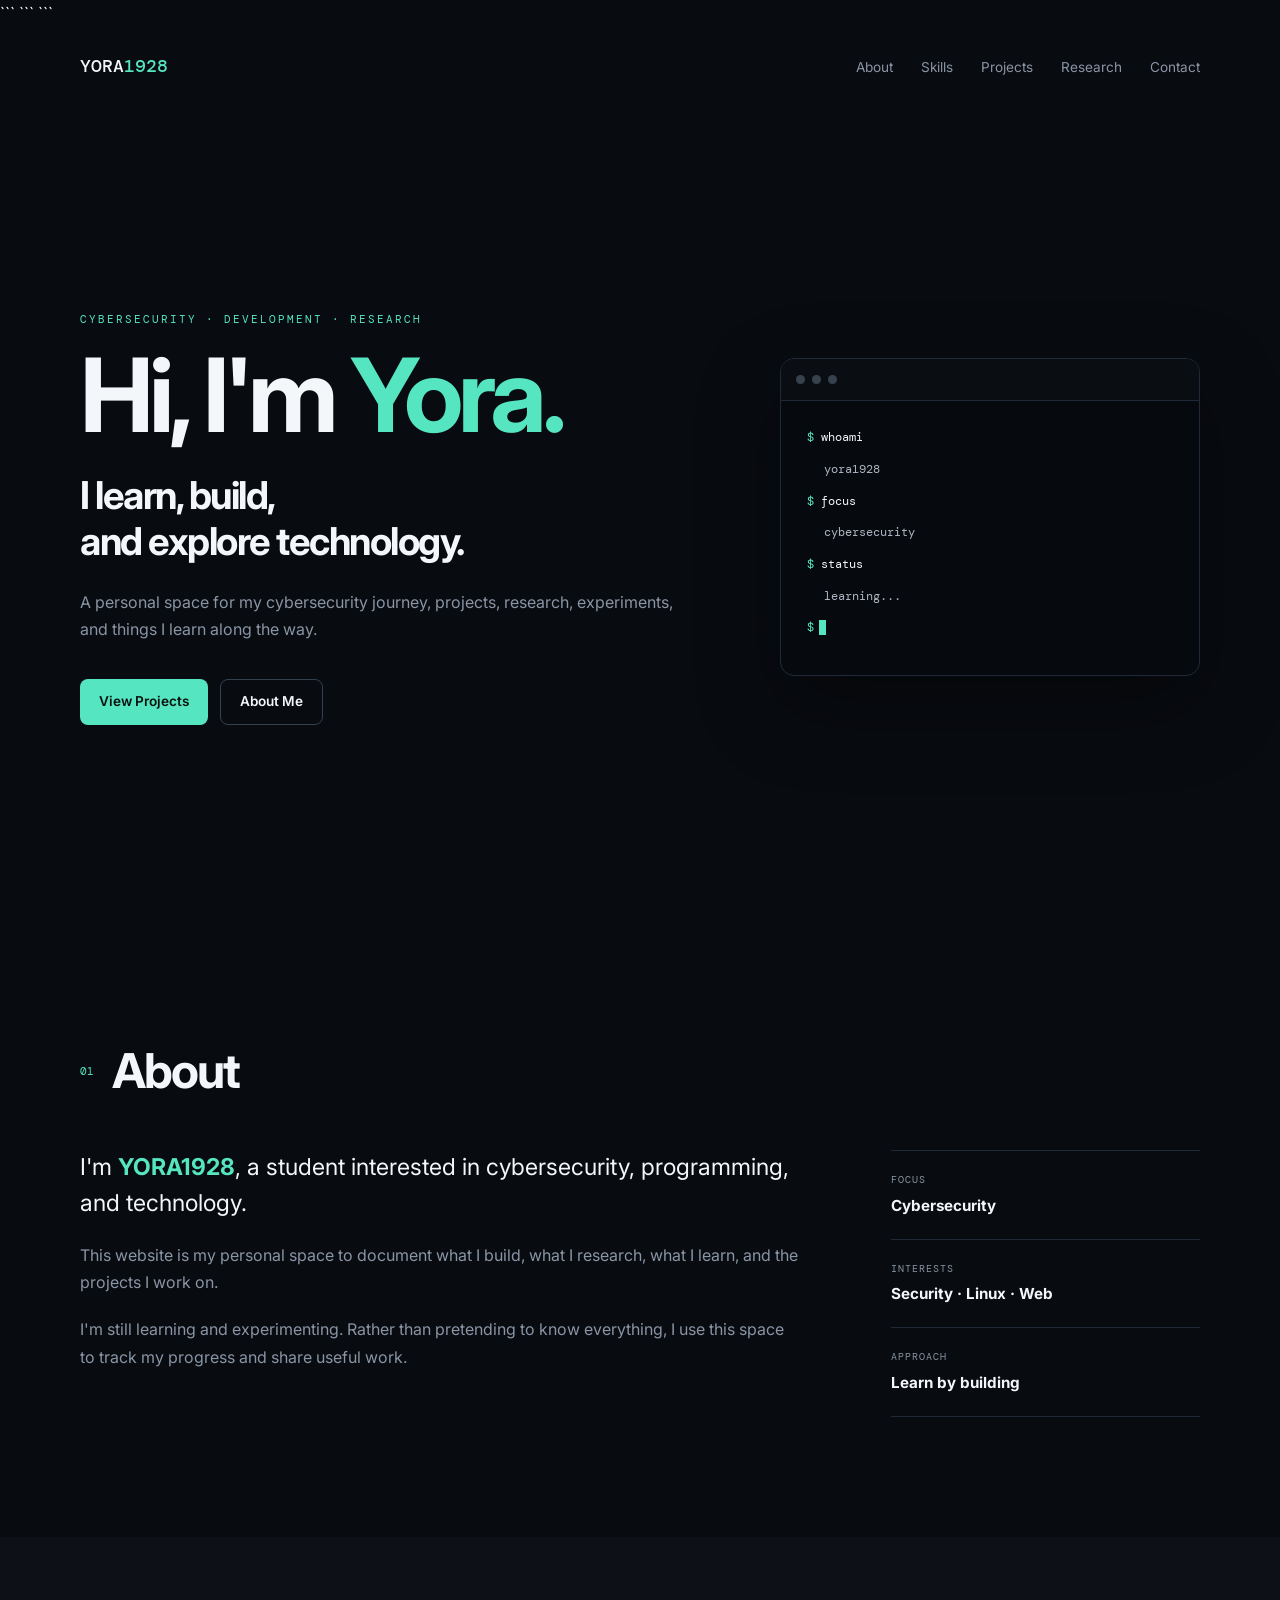
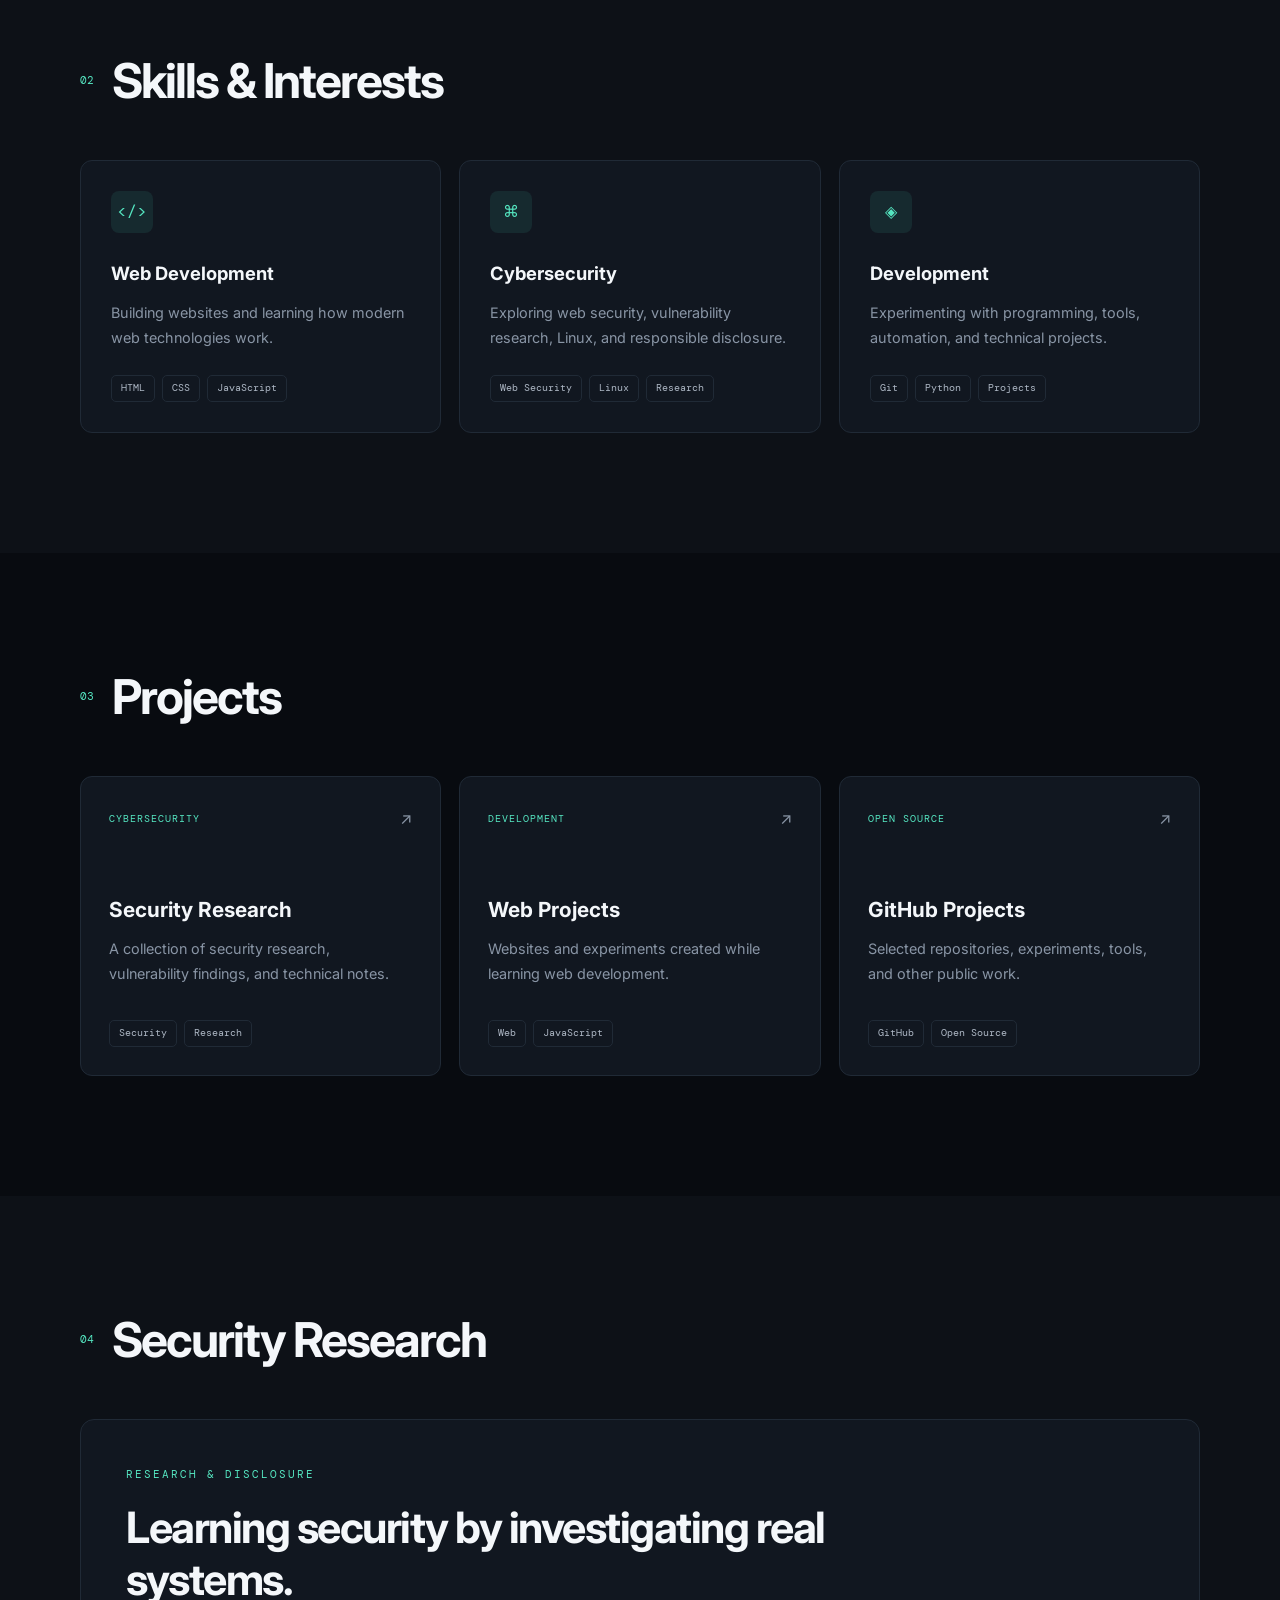
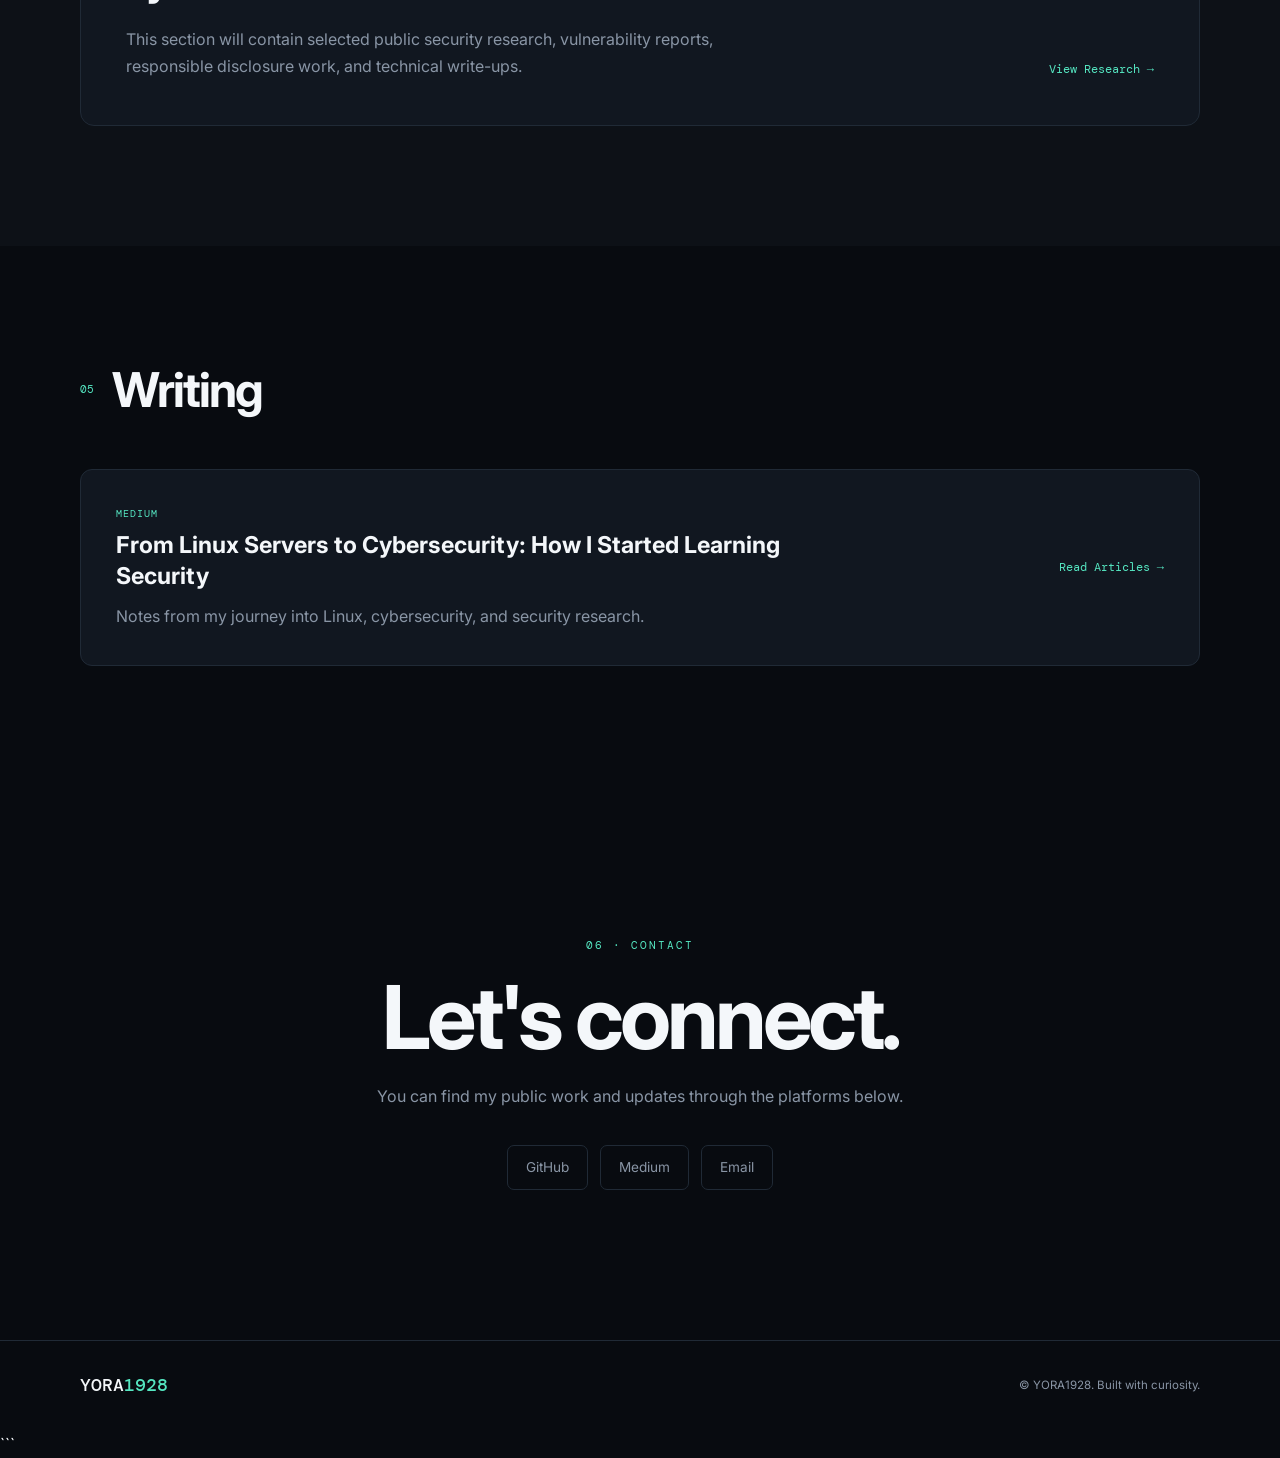
==== index.html @ 83d9b977 "Fix website CSS" ====
<!DOCTYPE html>

<html lang="en">
<head>
    <meta charset="UTF-8">
    <meta name="viewport" content="width=device-width, initial-scale=1.0">

```
<title>YORA1928 — Cybersecurity & Developer Portfolio</title>

<meta name="description" content="YORA1928 is a personal portfolio covering cybersecurity, security research, development, projects, and technical learning.">
<meta name="author" content="YORA1928">
<meta name="robots" content="index, follow">

<meta property="og:title" content="YORA1928 — Cybersecurity & Developer Portfolio">
<meta property="og:description" content="Cybersecurity, development, security research, and technical projects by YORA1928.">
<meta property="og:type" content="website">

<link rel="stylesheet" href="style.css">
```

</head>

<body>

```
<header class="navbar">
    <a href="#home" class="logo">YORA<span>1928</span></a>

    <nav class="nav-links">
        <a href="#about">About</a>
        <a href="#skills">Skills</a>
        <a href="#projects">Projects</a>
        <a href="#research">Research</a>
        <a href="#contact">Contact</a>
    </nav>

    <button class="menu-toggle" aria-label="Open navigation">
        ☰
    </button>
</header>

<main>

    <!-- HERO -->
    <section id="home" class="hero">
        <div class="hero-content">

            <p class="eyebrow">
                CYBERSECURITY · DEVELOPMENT · RESEARCH
            </p>

            <h1>
                Hi, I'm <span>Yora.</span>
            </h1>

            <h2>
                I learn, build,<br>
                and explore technology.
            </h2>

            <p class="hero-description">
                A personal space for my cybersecurity journey,
                projects, research, experiments, and things I learn
                along the way.
            </p>

            <div class="hero-buttons">
                <a href="#projects" class="btn btn-primary">
                    View Projects
                </a>

                <a href="#about" class="btn btn-secondary">
                    About Me
                </a>
            </div>

        </div>

        <div class="hero-card">
            <div class="terminal">

                <div class="terminal-top">
                    <span></span>
                    <span></span>
                    <span></span>
                </div>

                <div class="terminal-body">
                    <p><span class="terminal-green">$</span> whoami</p>
                    <p class="terminal-output">yora1928</p>

                    <p><span class="terminal-green">$</span> focus</p>
                    <p class="terminal-output">
                        cybersecurity
                    </p>

                    <p><span class="terminal-green">$</span> status</p>
                    <p class="terminal-output">
                        learning...
                    </p>

                    <p class="cursor-line">
                        <span class="terminal-green">$</span>
                        <span class="cursor"></span>
                    </p>
                </div>

            </div>
        </div>
    </section>


    <!-- ABOUT -->
    <section id="about" class="section">
        <div class="section-heading">
            <p class="section-number">01</p>
            <h2>About</h2>
        </div>

        <div class="about-grid">

            <div class="about-main">
                <p class="large-text">
                    I'm <strong>YORA1928</strong>, a student interested
                    in cybersecurity, programming, and technology.
                </p>

                <p>
                    This website is my personal space to document
                    what I build, what I research, what I learn,
                    and the projects I work on.
                </p>

                <p>
                    I'm still learning and experimenting. Rather than
                    pretending to know everything, I use this space
                    to track my progress and share useful work.
                </p>
            </div>

            <div class="about-facts">
                <div class="fact">
                    <span>Focus</span>
                    <strong>Cybersecurity</strong>
                </div>

                <div class="fact">
                    <span>Interests</span>
                    <strong>Security · Linux · Web</strong>
                </div>

                <div class="fact">
                    <span>Approach</span>
                    <strong>Learn by building</strong>
                </div>
            </div>

        </div>
    </section>


    <!-- SKILLS -->
    <section id="skills" class="section section-alt">
        <div class="section-heading">
            <p class="section-number">02</p>
            <h2>Skills & Interests</h2>
        </div>

        <div class="skills-grid">

            <article class="skill-card">
                <span class="skill-icon">&lt;/&gt;</span>
                <h3>Web Development</h3>
                <p>
                    Building websites and learning how modern
                    web technologies work.
                </p>
                <div class="tags">
                    <span>HTML</span>
                    <span>CSS</span>
                    <span>JavaScript</span>
                </div>
            </article>

            <article class="skill-card">
                <span class="skill-icon">⌘</span>
                <h3>Cybersecurity</h3>
                <p>
                    Exploring web security, vulnerability research,
                    Linux, and responsible disclosure.
                </p>
                <div class="tags">
                    <span>Web Security</span>
                    <span>Linux</span>
                    <span>Research</span>
                </div>
            </article>

            <article class="skill-card">
                <span class="skill-icon">◈</span>
                <h3>Development</h3>
                <p>
                    Experimenting with programming, tools,
                    automation, and technical projects.
                </p>
                <div class="tags">
                    <span>Git</span>
                    <span>Python</span>
                    <span>Projects</span>
                </div>
            </article>

        </div>
    </section>


    <!-- PROJECTS -->
    <section id="projects" class="section">
        <div class="section-heading">
            <p class="section-number">03</p>
            <h2>Projects</h2>
        </div>

        <div class="projects-grid">

            <article class="project-card">
                <div class="project-top">
                    <span class="project-type">CYBERSECURITY</span>
                    <span class="project-arrow">↗</span>
                </div>

                <h3>Security Research</h3>

                <p>
                    A collection of security research,
                    vulnerability findings, and technical notes.
                </p>

                <div class="tags">
                    <span>Security</span>
                    <span>Research</span>
                </div>
            </article>


            <article class="project-card">
                <div class="project-top">
                    <span class="project-type">DEVELOPMENT</span>
                    <span class="project-arrow">↗</span>
                </div>

                <h3>Web Projects</h3>

                <p>
                    Websites and experiments created while
                    learning web development.
                </p>

                <div class="tags">
                    <span>Web</span>
                    <span>JavaScript</span>
                </div>
            </article>


            <article class="project-card">
                <div class="project-top">
                    <span class="project-type">OPEN SOURCE</span>
                    <span class="project-arrow">↗</span>
                </div>

                <h3>GitHub Projects</h3>

                <p>
                    Selected repositories, experiments,
                    tools, and other public work.
                </p>

                <div class="tags">
                    <span>GitHub</span>
                    <span>Open Source</span>
                </div>
            </article>

        </div>
    </section>


    <!-- RESEARCH -->
    <section id="research" class="section section-alt">
        <div class="section-heading">
            <p class="section-number">04</p>
            <h2>Security Research</h2>
        </div>

        <div class="research-box">

            <div>
                <p class="eyebrow">RESEARCH & DISCLOSURE</p>

                <h3>
                    Learning security by
                    investigating real systems.
                </h3>

                <p>
                    This section will contain selected public
                    security research, vulnerability reports,
                    responsible disclosure work, and technical
                    write-ups.
                </p>
            </div>

            <a href="#" class="text-link">
                View Research →
            </a>

        </div>
    </section>


    <!-- ARTICLES -->
    <section class="section">
        <div class="section-heading">
            <p class="section-number">05</p>
            <h2>Writing</h2>
        </div>

        <div class="article-card">

            <div>
                <p class="article-label">MEDIUM</p>

                <h3>
                    From Linux Servers to Cybersecurity:
                    How I Started Learning Security
                </h3>

                <p>
                    Notes from my journey into Linux,
                    cybersecurity, and security research.
                </p>
            </div>

            <a
                href="https://yora1928.medium.com/"
                target="_blank"
                rel="noopener noreferrer"
                class="text-link">
                Read Articles →
            </a>

        </div>
    </section>


    <!-- CONTACT -->
    <section id="contact" class="section contact-section">

        <p class="eyebrow">06 · CONTACT</p>

        <h2>
            Let's connect.
        </h2>

        <p>
            You can find my public work and updates
            through the platforms below.
        </p>

        <div class="contact-links">

            <a href="https://github.com/yora1928"
               target="_blank"
               rel="noopener noreferrer">
                GitHub
            </a>

            <a href="https://yora1928.medium.com/"
               target="_blank"
               rel="noopener noreferrer">
                Medium
            </a>

            <a href="mailto:hello@yora1928.my.id">
                Email
            </a>

        </div>

    </section>

</main>


<footer>
    <div class="footer-inner">

        <span class="logo">
            YORA<span>1928</span>
        </span>

        <p>
            © <span id="year"></span> YORA1928.
            Built with curiosity.
        </p>

    </div>
</footer>


<script src="script.js"></script>
```

</body>
</html>
---- style.css ----
@import url("https://fonts.googleapis.com/css2?family=DM+Mono:wght@400;500&family=Inter:wght@400;500;600;700;800&display=swap");

:root {
  --bg: #080b10;
  --bg-2: #0d1117;
  --card: #111720;
  --card-hover: #151d27;
  --border: #202a36;
  --border-light: #334150;
  --text: #f4f7fa;
  --muted: #8995a5;
  --accent: #55e6c1;
  --accent-dark: #07120f;
  --max-width: 1120px;
}

* {
  margin: 0;
  padding: 0;
  box-sizing: border-box;
}

html {
  scroll-behavior: smooth;
}

body {
  min-height: 100vh;
  background: var(--bg);
  color: var(--text);
  font-family: "Inter", Arial, sans-serif;
  line-height: 1.7;
  overflow-x: hidden;
}

a {
  color: inherit;
  text-decoration: none;
}

button {
  font: inherit;
}

::selection {
  background: var(--accent);
  color: var(--accent-dark);
}

/* NAVBAR */
.navbar {
  width: min(var(--max-width), calc(100% - 40px));
  height: 80px;
  margin: 0 auto;
  display: flex;
  align-items: center;
  justify-content: space-between;
  position: relative;
  z-index: 100;
}

.logo {
  font-family: "DM Mono", monospace;
  font-size: 1.1rem;
  font-weight: 500;
}

.logo span {
  color: var(--accent);
}

.nav-links {
  display: flex;
  align-items: center;
  gap: 28px;
}

.nav-links a {
  color: var(--muted);
  font-size: 0.85rem;
  transition: color 0.2s ease;
}

.nav-links a:hover {
  color: var(--text);
}

.menu-toggle {
  display: none;
  padding: 8px 11px;
  border: 1px solid var(--border);
  border-radius: 8px;
  background: transparent;
  color: var(--text);
  cursor: pointer;
}

/* HERO */
.hero {
  width: min(var(--max-width), calc(100% - 40px));
  min-height: calc(100vh - 80px);
  margin: 0 auto;
  display: grid;
  grid-template-columns: minmax(0, 1.2fr) minmax(320px, 0.8fr);
  gap: 70px;
  align-items: center;
}

.hero-content {
  padding: 80px 0;
}

.eyebrow {
  margin-bottom: 18px;
  color: var(--accent);
  font-family: "DM Mono", monospace;
  font-size: 0.7rem;
  letter-spacing: 2px;
}

.hero h1 {
  font-size: clamp(3.5rem, 8vw, 6.5rem);
  line-height: 0.95;
  letter-spacing: -5px;
}

.hero h1 span {
  color: var(--accent);
}

.hero h2 {
  margin-top: 28px;
  font-size: clamp(1.7rem, 3vw, 2.6rem);
  line-height: 1.2;
  letter-spacing: -1.5px;
}

.hero-description {
  max-width: 600px;
  margin-top: 25px;
  color: var(--muted);
  font-size: 1rem;
}

.hero-buttons {
  display: flex;
  flex-wrap: wrap;
  gap: 12px;
  margin-top: 35px;
}

.btn {
  min-height: 46px;
  padding: 0 19px;
  display: inline-flex;
  align-items: center;
  justify-content: center;
  border-radius: 8px;
  font-size: 0.85rem;
  font-weight: 600;
  transition: transform 0.2s ease, border-color 0.2s ease, background 0.2s ease;
}

.btn:hover {
  transform: translateY(-2px);
}

.btn-primary {
  background: var(--accent);
  color: var(--accent-dark);
}

.btn-primary:hover {
  background: #73edcf;
}

.btn-secondary {
  border: 1px solid var(--border-light);
  color: var(--text);
}

.btn-secondary:hover {
  border-color: var(--accent);
}

/* TERMINAL */
.terminal {
  width: 100%;
  background: #06090d;
  border: 1px solid var(--border);
  border-radius: 14px;
  overflow: hidden;
  box-shadow: 0 30px 80px rgba(0, 0, 0, 0.35);
}

.terminal-top {
  height: 42px;
  padding: 0 15px;
  display: flex;
  align-items: center;
  gap: 7px;
  border-bottom: 1px solid var(--border);
  background: #0a0e13;
}

.terminal-top span {
  width: 9px;
  height: 9px;
  border-radius: 50%;
  background: #37414d;
}

.terminal-body {
  padding: 26px;
  font-family: "DM Mono", monospace;
  font-size: 0.76rem;
}

.terminal-body p {
  margin-bottom: 11px;
}

.terminal-green {
  color: var(--accent);
}

.terminal-output {
  margin-left: 17px;
  color: #aeb8c5;
}

.cursor-line {
  display: flex;
  align-items: center;
}

.cursor {
  width: 7px;
  height: 15px;
  margin-left: 5px;
  display: inline-block;
  background: var(--accent);
  animation: blink 1s steps(1) infinite;
}

@keyframes blink {
  50% {
    opacity: 0;
  }
}

/* SECTIONS */
.section {
  width: min(var(--max-width), calc(100% - 40px));
  margin: 0 auto;
  padding: 120px 0;
}

.section-alt {
  width: 100%;
  padding-left: max(20px, calc((100% - var(--max-width)) / 2));
  padding-right: max(20px, calc((100% - var(--max-width)) / 2));
  background: var(--bg-2);
}

.section-heading {
  display: flex;
  align-items: center;
  gap: 18px;
  margin-bottom: 55px;
}

.section-number {
  color: var(--accent);
  font-family: "DM Mono", monospace;
  font-size: 0.7rem;
}

.section-heading h2 {
  font-size: clamp(2rem, 4vw, 3rem);
  line-height: 1;
  letter-spacing: -2px;
}

/* ABOUT */
.about-grid {
  display: grid;
  grid-template-columns: minmax(0, 1.4fr) minmax(260px, 0.6fr);
  gap: 90px;
}

.about-main {
  max-width: 720px;
}

.about-main p {
  margin-bottom: 20px;
  color: var(--muted);
}

.about-main .large-text {
  color: var(--text);
  font-size: 1.45rem;
  line-height: 1.55;
}

.about-main strong {
  color: var(--accent);
}

.about-facts {
  border-top: 1px solid var(--border);
}

.fact {
  padding: 20px 0;
  display: flex;
  flex-direction: column;
  border-bottom: 1px solid var(--border);
}

.fact span {
  color: var(--muted);
  font-family: "DM Mono", monospace;
  font-size: 0.65rem;
  text-transform: uppercase;
  letter-spacing: 1px;
}

.fact strong {
  margin-top: 4px;
  font-size: 0.95rem;
}

/* SKILLS */
.skills-grid,
.projects-grid {
  display: grid;
  grid-template-columns: repeat(3, minmax(0, 1fr));
  gap: 18px;
}

.skill-card,
.project-card {
  background: var(--card);
  border: 1px solid var(--border);
  border-radius: 12px;
  transition: transform 0.25s ease, border-color 0.25s ease, background 0.25s ease;
}

.skill-card {
  padding: 30px;
}

.skill-card:hover,
.project-card:hover {
  transform: translateY(-5px);
  background: var(--card-hover);
  border-color: var(--border-light);
}

.skill-icon {
  width: 42px;
  height: 42px;
  margin-bottom: 25px;
  display: inline-flex;
  align-items: center;
  justify-content: center;
  border-radius: 8px;
  background: rgba(85, 230, 193, 0.09);
  color: var(--accent);
  font-family: "DM Mono", monospace;
}

.skill-card h3 {
  font-size: 1.15rem;
}

.skill-card p {
  margin: 12px 0 25px;
  color: var(--muted);
  font-size: 0.9rem;
}

/* TAGS */
.tags {
  display: flex;
  flex-wrap: wrap;
  gap: 7px;
}

.tags span {
  padding: 4px 9px;
  border: 1px solid var(--border);
  border-radius: 5px;
  color: #aeb8c5;
  font-family: "DM Mono", monospace;
  font-size: 0.62rem;
}

/* PROJECTS */
.project-card {
  min-height: 300px;
  padding: 28px;
  display: flex;
  flex-direction: column;
}

.project-top {
  display: flex;
  align-items: center;
  justify-content: space-between;
  margin-bottom: 60px;
}

.project-type {
  color: var(--accent);
  font-family: "DM Mono", monospace;
  font-size: 0.63rem;
  letter-spacing: 1px;
}

.project-arrow {
  color: var(--muted);
}

.project-card h3 {
  font-size: 1.3rem;
}

.project-card p {
  flex: 1;
  margin: 10px 0 25px;
  color: var(--muted);
  font-size: 0.9rem;
}

/* RESEARCH */
.research-box {
  padding: 45px;
  display: grid;
  grid-template-columns: minmax(0, 1fr) auto;
  gap: 50px;
  align-items: end;
  background: var(--card);
  border: 1px solid var(--border);
  border-radius: 14px;
}

.research-box h3 {
  max-width: 700px;
  font-size: clamp(1.7rem, 4vw, 2.7rem);
  line-height: 1.2;
  letter-spacing: -1.5px;
}

.research-box p:not(.eyebrow) {
  max-width: 650px;
  margin-top: 20px;
  color: var(--muted);
}

/* ARTICLE */
.article-card {
  padding: 35px;
  display: grid;
  grid-template-columns: minmax(0, 1fr) auto;
  gap: 40px;
  align-items: center;
  background: var(--card);
  border: 1px solid var(--border);
  border-radius: 12px;
}

.article-label {
  color: var(--accent);
  font-family: "DM Mono", monospace;
  font-size: 0.63rem;
  letter-spacing: 1px;
}

.article-card h3 {
  max-width: 750px;
  margin-top: 8px;
  font-size: 1.45rem;
  line-height: 1.35;
}

.article-card p:not(.article-label) {
  max-width: 700px;
  margin-top: 10px;
  color: var(--muted);
}

/* LINKS */
.text-link {
  color: var(--accent);
  font-family: "DM Mono", monospace;
  font-size: 0.76rem;
  white-space: nowrap;
}

.text-link:hover {
  opacity: 0.7;
}

/* CONTACT */
.contact-section {
  padding-top: 150px;
  padding-bottom: 150px;
  text-align: center;
}

.contact-section h2 {
  font-size: clamp(2.8rem, 7vw, 5.5rem);
  line-height: 1;
  letter-spacing: -4px;
}

.contact-section > p:not(.eyebrow) {
  max-width: 560px;
  margin: 22px auto 35px;
  color: var(--muted);
}

.contact-links {
  display: flex;
  justify-content: center;
  flex-wrap: wrap;
  gap: 12px;
}

.contact-links a {
  padding: 10px 18px;
  border: 1px solid var(--border);
  border-radius: 7px;
  color: var(--muted);
  font-size: 0.85rem;
  transition: color 0.2s ease, border-color 0.2s ease, transform 0.2s ease;
}

.contact-links a:hover {
  color: var(--accent);
  border-color: var(--accent);
  transform: translateY(-2px);
}

/* FOOTER */
footer {
  border-top: 1px solid var(--border);
}

.footer-inner {
  width: min(var(--max-width), calc(100% - 40px));
  min-height: 90px;
  margin: 0 auto;
  display: flex;
  align-items: center;
  justify-content: space-between;
  gap: 20px;
}

.footer-inner p {
  color: var(--muted);
  font-size: 0.72rem;
}

/* ANIMATION */
.reveal {
  opacity: 0;
  transform: translateY(20px);
  transition: opacity 0.7s ease, transform 0.7s ease;
}

.reveal.visible {
  opacity: 1;
  transform: translateY(0);
}

/* TABLET */
@media (max-width: 900px) {
  .hero {
    grid-template-columns: 1fr;
    gap: 30px;
    padding-bottom: 100px;
  }

  .hero-content {
    padding-top: 70px;
    padding-bottom: 20px;
  }

  .hero-card {
    max-width: 650px;
  }

  .about-grid {
    grid-template-columns: 1fr;
    gap: 50px;
  }

  .skills-grid,
  .projects-grid {
    grid-template-columns: 1fr;
  }

  .research-box,
  .article-card {
    grid-template-columns: 1fr;
    gap: 30px;
  }
}

/* MOBILE */
@media (max-width: 700px) {
  .navbar {
    width: calc(100% - 30px);
  }

  .menu-toggle {
    display: block;
  }

  .nav-links {
    display: none;
    position: absolute;
    top: 70px;
    right: 0;
    width: 220px;
    padding: 10px;
    flex-direction: column;
    align-items: stretch;
    gap: 0;
    background: var(--card);
    border: 1px solid var(--border);
    border-radius: 10px;
    box-shadow: 0 20px 50px rgba(0, 0, 0, 0.35);
  }

  .nav-links.active {
    display: flex;
  }

  .nav-links a {
    padding: 12px;
    border-radius: 6px;
  }

  .nav-links a:hover {
    background: var(--bg-2);
  }
}

/* SMALL MOBILE */
@media (max-width: 550px) {
  .hero,
  .section {
    width: calc(100% - 30px);
  }

  .section-alt {
    padding-left: 15px;
    padding-right: 15px;
  }

  .hero {
    min-height: auto;
  }

  .hero h1 {
    font-size: clamp(3.2rem, 18vw, 5rem);
    letter-spacing: -3px;
  }

  .hero h2 {
    font-size: 1.6rem;
  }

  .hero-buttons {
    flex-direction: column;
  }

  .btn {
    width: 100%;
  }

  .section {
    padding: 85px 0;
  }

  .section-heading {
    margin-bottom: 38px;
  }

  .research-box,
  .article-card,
  .skill-card,
  .project-card {
    padding: 24px;
  }

  .project-top {
    margin-bottom: 45px;
  }

  .terminal-body {
    padding: 20px;
    font-size: 0.68rem;
  }

  .contact-section {
    padding-top: 100px;
    padding-bottom: 100px;
  }

  .contact-section h2 {
    letter-spacing: -3px;
  }

  .footer-inner {
    width: calc(100% - 30px);
    min-height: auto;
    padding: 25px 0;
    flex-direction: column;
    align-items: flex-start;
  }
}

/* ACCESSIBILITY */
@media (prefers-reduced-motion: reduce) {
  html {
    scroll-behavior: auto;
  }

  *,
  *::before,
  *::after {
    animation-duration: 0.01ms !important;
    animation-iteration-count: 1 !important;
    transition-duration: 0.01ms !important;
  }

  .reveal {
    opacity: 1;
    transform: none;
  }
}
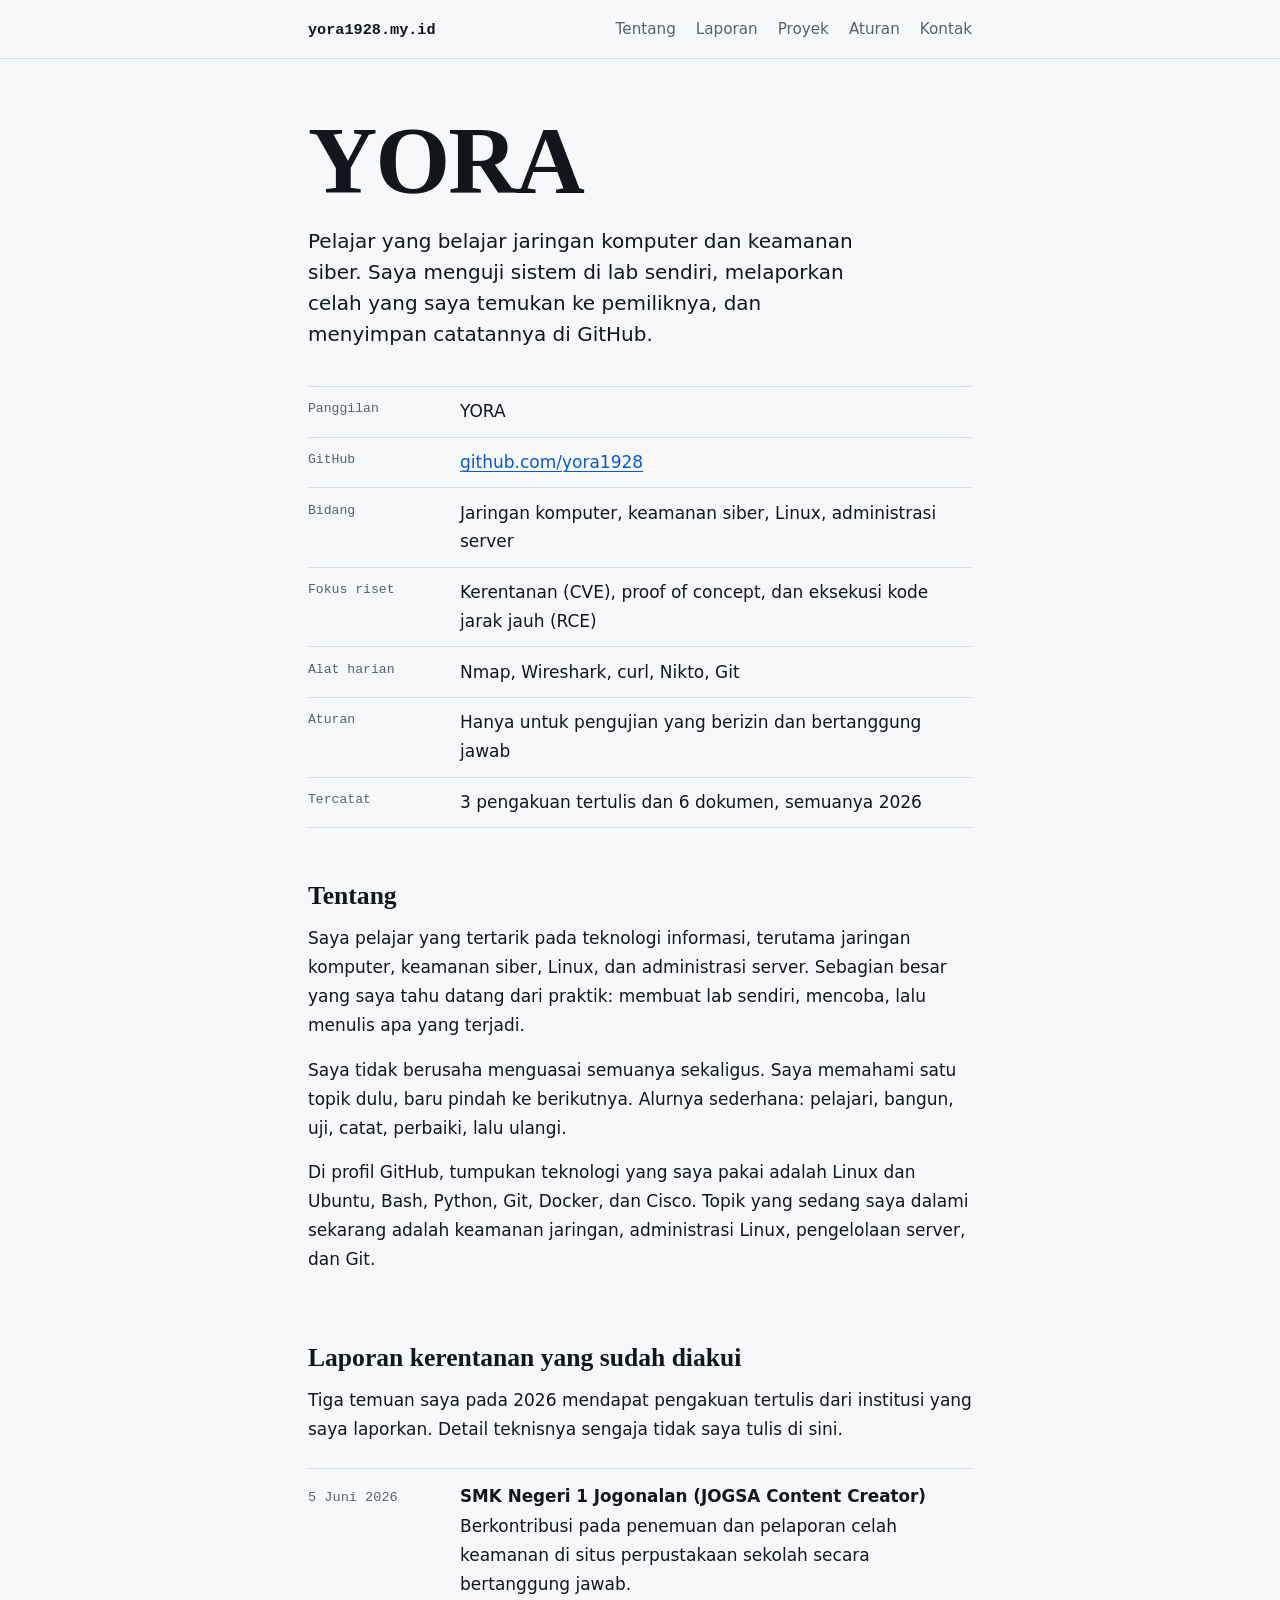
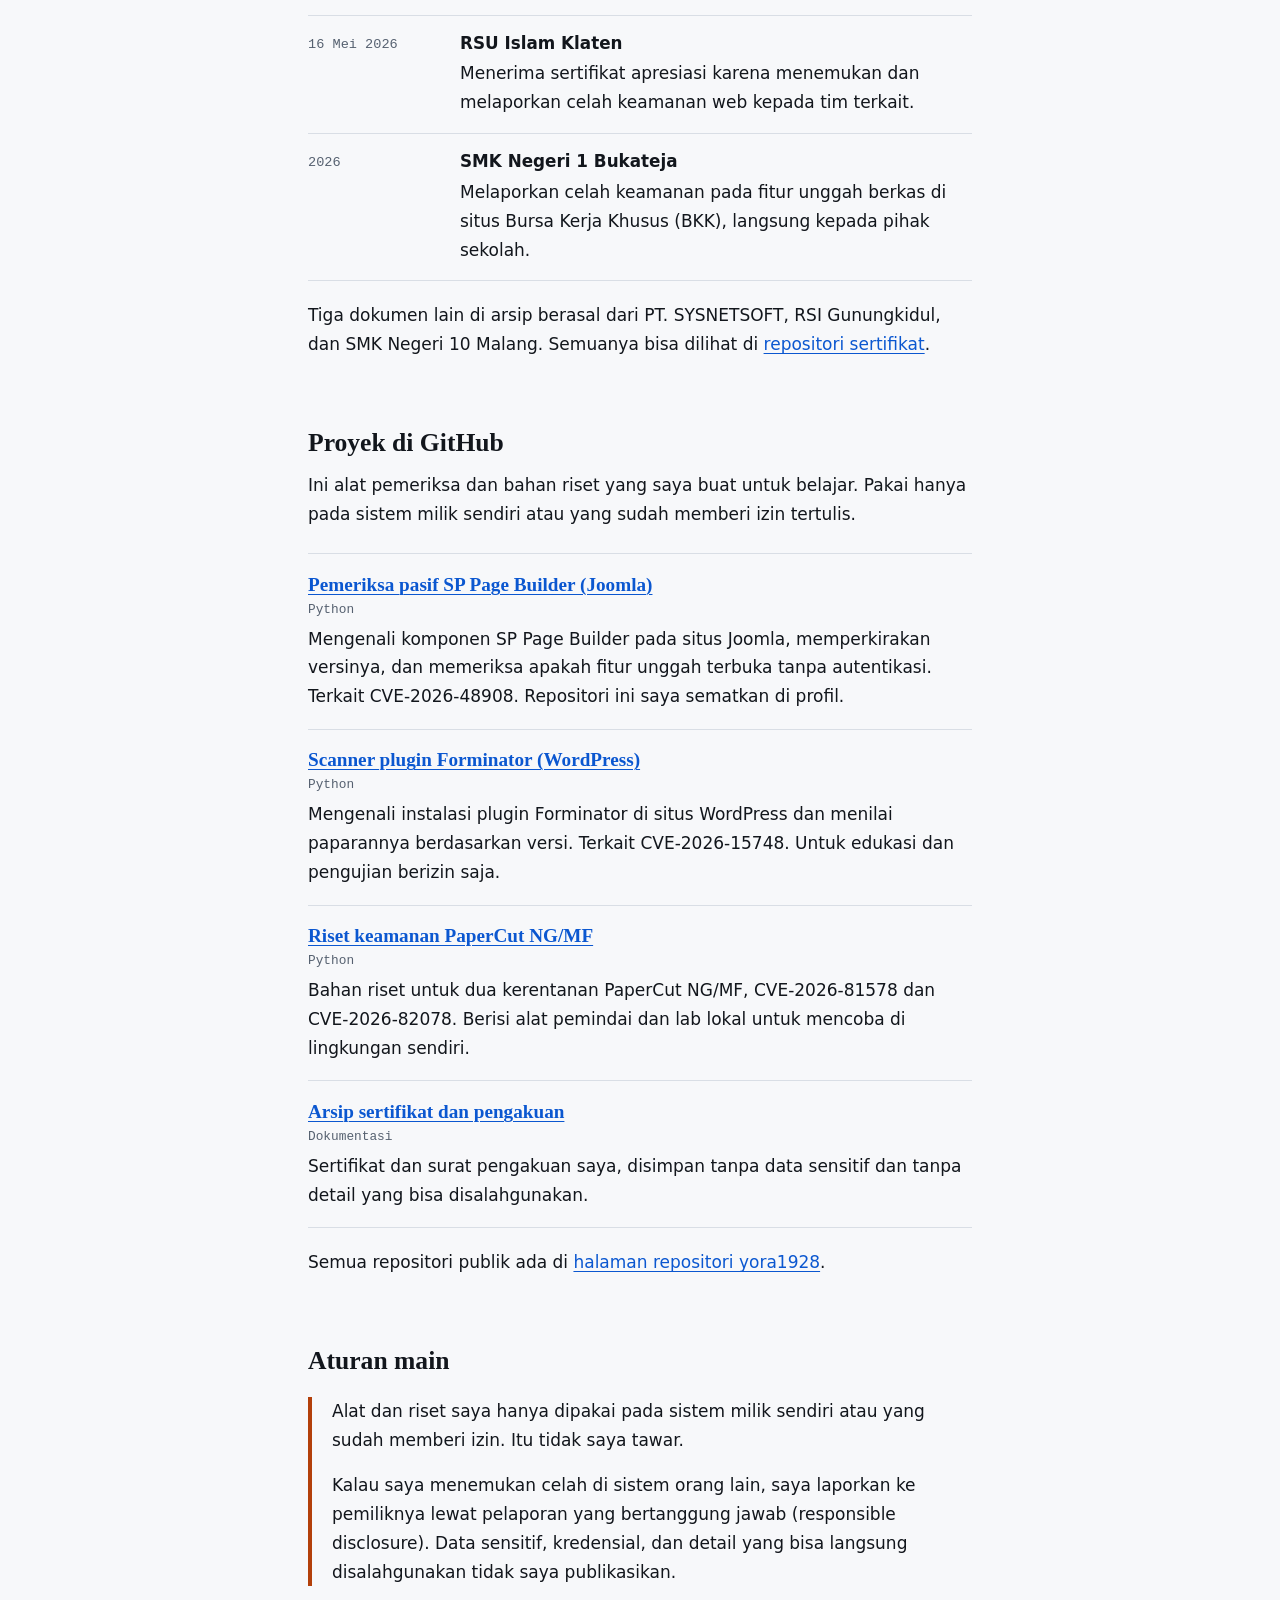
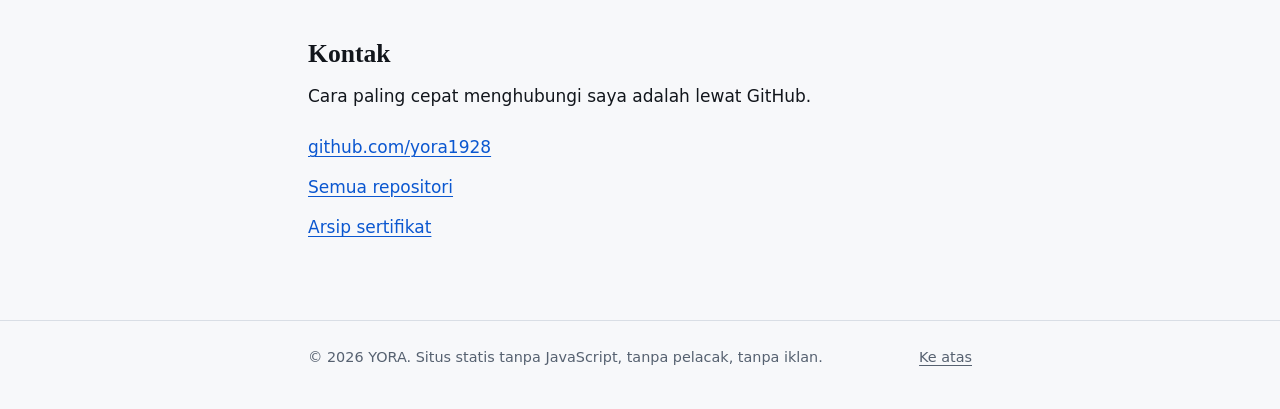
==== commit 07785eda: "Add files via upload" ====
--- a/index.html
+++ b/index.html
@@ -1,417 +1,234 @@
-<!DOCTYPE html>
-
-<html lang="en">
+<!doctype html>
+<html lang="id">
 <head>
-    <meta charset="UTF-8">
-    <meta name="viewport" content="width=device-width, initial-scale=1.0">
-
-```
-<title>YORA1928 — Cybersecurity & Developer Portfolio</title>
-
-<meta name="description" content="YORA1928 is a personal portfolio covering cybersecurity, security research, development, projects, and technical learning.">
-<meta name="author" content="YORA1928">
-<meta name="robots" content="index, follow">
-
-<meta property="og:title" content="YORA1928 — Cybersecurity & Developer Portfolio">
-<meta property="og:description" content="Cybersecurity, development, security research, and technical projects by YORA1928.">
-<meta property="og:type" content="website">
-
-<link rel="stylesheet" href="style.css">
-```
-
+  <meta charset="utf-8">
+  <meta name="viewport" content="width=device-width, initial-scale=1">
+
+  <title>YORA (yora1928): jaringan komputer dan keamanan siber</title>
+  <meta name="description" content="Situs pribadi YORA (yora1928), pelajar yang belajar jaringan komputer dan keamanan siber: laporan kerentanan, proyek GitHub, dan aturan etika risetnya.">
+  <meta name="author" content="YORA">
+  <meta name="robots" content="index, follow, max-snippet:-1, max-image-preview:large">
+  <link rel="canonical" href="https://yora1928.my.id/">
+  <link rel="alternate" hreflang="id" href="https://yora1928.my.id/">
+  <link rel="alternate" hreflang="x-default" href="https://yora1928.my.id/">
+  <link rel="me" href="https://github.com/yora1928">
+
+  <meta name="color-scheme" content="light dark">
+  <meta name="theme-color" content="#F7F8FA" media="(prefers-color-scheme: light)">
+  <meta name="theme-color" content="#0F1318" media="(prefers-color-scheme: dark)">
+  <link rel="icon" href="assets/favicon.svg" type="image/svg+xml">
+
+  <!-- Verifikasi Google Search Console (metode tag HTML). Buka komentar ini dan isi kodenya jika kamu memilih metode ini.
+  <meta name="google-site-verification" content="ISI_KODE_DARI_GOOGLE_SEARCH_CONSOLE">
+  -->
+
+  <meta property="og:type" content="profile">
+  <meta property="og:site_name" content="YORA (yora1928)">
+  <meta property="og:locale" content="id_ID">
+  <meta property="og:title" content="YORA (yora1928): jaringan komputer dan keamanan siber">
+  <meta property="og:description" content="Pelajar yang belajar jaringan komputer dan keamanan siber. Laporan kerentanan, proyek GitHub, dan aturan etika riset.">
+  <meta property="og:url" content="https://yora1928.my.id/">
+  <meta property="og:image" content="https://yora1928.my.id/assets/og-image.png">
+  <meta property="og:image:width" content="1200">
+  <meta property="og:image:height" content="630">
+  <meta property="og:image:alt" content="YORA, yora1928.my.id, jaringan komputer dan keamanan siber">
+  <meta name="twitter:card" content="summary_large_image">
+  <meta name="twitter:title" content="YORA (yora1928): jaringan komputer dan keamanan siber">
+  <meta name="twitter:description" content="Pelajar yang belajar jaringan komputer dan keamanan siber.">
+  <meta name="twitter:image" content="https://yora1928.my.id/assets/og-image.png">
+
+  <script type="application/ld+json">
+  {
+    "@context": "https://schema.org",
+    "@graph": [
+      {
+        "@type": "WebSite",
+        "@id": "https://yora1928.my.id/#website",
+        "url": "https://yora1928.my.id/",
+        "name": "YORA (yora1928)",
+        "inLanguage": "id",
+        "publisher": { "@id": "https://yora1928.my.id/#person" }
+      },
+      {
+        "@type": "ProfilePage",
+        "@id": "https://yora1928.my.id/#profilepage",
+        "url": "https://yora1928.my.id/",
+        "name": "YORA (yora1928): jaringan komputer dan keamanan siber",
+        "inLanguage": "id",
+        "dateModified": "2026-09-20",
+        "isPartOf": { "@id": "https://yora1928.my.id/#website" },
+        "mainEntity": { "@id": "https://yora1928.my.id/#person" }
+      },
+      {
+        "@type": "Person",
+        "@id": "https://yora1928.my.id/#person",
+        "name": "YORA",
+        "alternateName": "yora1928",
+        "url": "https://yora1928.my.id/",
+        "sameAs": ["https://github.com/yora1928"],
+        "description": "Pelajar yang mendalami jaringan komputer, keamanan siber, Linux, dan administrasi server.",
+        "knowsAbout": ["Jaringan komputer", "Keamanan siber", "Linux", "Administrasi server", "Pelaporan kerentanan yang bertanggung jawab"]
+      },
+      {
+        "@type": "SoftwareSourceCode",
+        "name": "Pemeriksa pasif SP Page Builder (Joomla)",
+        "codeRepository": "https://github.com/yora1928/CVE-2026-48908-by-yora",
+        "programmingLanguage": "Python",
+        "author": { "@id": "https://yora1928.my.id/#person" }
+      },
+      {
+        "@type": "SoftwareSourceCode",
+        "name": "Scanner plugin Forminator (WordPress)",
+        "codeRepository": "https://github.com/yora1928/cve-2026-15748",
+        "programmingLanguage": "Python",
+        "author": { "@id": "https://yora1928.my.id/#person" }
+      },
+      {
+        "@type": "SoftwareSourceCode",
+        "name": "Riset keamanan PaperCut NG/MF",
+        "codeRepository": "https://github.com/yora1928/PaperCut-CVE-2026-81578-82078",
+        "programmingLanguage": "Python",
+        "author": { "@id": "https://yora1928.my.id/#person" }
+      }
+    ]
+  }
+  </script>
+
+  <link rel="stylesheet" href="css/style.css">
 </head>
-
 <body>
-
-```
-<header class="navbar">
-    <a href="#home" class="logo">YORA<span>1928</span></a>
-
-    <nav class="nav-links">
-        <a href="#about">About</a>
-        <a href="#skills">Skills</a>
-        <a href="#projects">Projects</a>
-        <a href="#research">Research</a>
-        <a href="#contact">Contact</a>
-    </nav>
-
-    <button class="menu-toggle" aria-label="Open navigation">
-        ☰
-    </button>
-</header>
-
-<main>
-
-    <!-- HERO -->
-    <section id="home" class="hero">
-        <div class="hero-content">
-
-            <p class="eyebrow">
-                CYBERSECURITY · DEVELOPMENT · RESEARCH
-            </p>
-
-            <h1>
-                Hi, I'm <span>Yora.</span>
-            </h1>
-
-            <h2>
-                I learn, build,<br>
-                and explore technology.
-            </h2>
-
-            <p class="hero-description">
-                A personal space for my cybersecurity journey,
-                projects, research, experiments, and things I learn
-                along the way.
-            </p>
-
-            <div class="hero-buttons">
-                <a href="#projects" class="btn btn-primary">
-                    View Projects
-                </a>
-
-                <a href="#about" class="btn btn-secondary">
-                    About Me
-                </a>
+  <a class="skip" href="#isi">Lewati ke isi halaman</a>
+
+  <header class="masthead">
+    <div class="col masthead-row">
+      <a class="site" href="./">yora1928.my.id</a>
+      <nav aria-label="Navigasi utama">
+        <ul>
+          <li><a href="#tentang">Tentang</a></li>
+          <li><a href="#laporan">Laporan</a></li>
+          <li><a href="#proyek">Proyek</a></li>
+          <li><a href="#aturan">Aturan</a></li>
+          <li><a href="#kontak">Kontak</a></li>
+        </ul>
+      </nav>
+    </div>
+  </header>
+
+  <main id="isi">
+    <div class="col">
+
+      <section class="intro" aria-labelledby="judul">
+        <h1 id="judul">YORA</h1>
+        <p class="lead">Pelajar yang belajar jaringan komputer dan keamanan siber. Saya menguji sistem di lab sendiri, melaporkan celah yang saya temukan ke pemiliknya, dan menyimpan catatannya di GitHub.</p>
+
+        <dl class="record">
+          <div><dt>Panggilan</dt><dd>YORA</dd></div>
+          <div><dt>GitHub</dt><dd><a href="https://github.com/yora1928" rel="me noopener noreferrer" target="_blank">github.com/yora1928</a></dd></div>
+          <div><dt>Bidang</dt><dd>Jaringan komputer, keamanan siber, Linux, administrasi server</dd></div>
+          <div><dt>Fokus riset</dt><dd>Kerentanan (CVE), proof of concept, dan eksekusi kode jarak jauh (RCE)</dd></div>
+          <div><dt>Alat harian</dt><dd>Nmap, Wireshark, curl, Nikto, Git</dd></div>
+          <div><dt>Aturan</dt><dd>Hanya untuk pengujian yang berizin dan bertanggung jawab</dd></div>
+          <div><dt>Tercatat</dt><dd>3 pengakuan tertulis dan 6 dokumen, semuanya 2026</dd></div>
+        </dl>
+      </section>
+
+      <section id="tentang" aria-labelledby="h-tentang">
+        <h2 id="h-tentang">Tentang</h2>
+        <p>Saya pelajar yang tertarik pada teknologi informasi, terutama jaringan komputer, keamanan siber, Linux, dan administrasi server. Sebagian besar yang saya tahu datang dari praktik: membuat lab sendiri, mencoba, lalu menulis apa yang terjadi.</p>
+        <p>Saya tidak berusaha menguasai semuanya sekaligus. Saya memahami satu topik dulu, baru pindah ke berikutnya. Alurnya sederhana: pelajari, bangun, uji, catat, perbaiki, lalu ulangi.</p>
+        <p>Di profil GitHub, tumpukan teknologi yang saya pakai adalah Linux dan Ubuntu, Bash, Python, Git, Docker, dan Cisco. Topik yang sedang saya dalami sekarang adalah keamanan jaringan, administrasi Linux, pengelolaan server, dan Git.</p>
+      </section>
+
+      <section id="laporan" aria-labelledby="h-laporan">
+        <h2 id="h-laporan">Laporan kerentanan yang sudah diakui</h2>
+        <p>Tiga temuan saya pada 2026 mendapat pengakuan tertulis dari institusi yang saya laporkan. Detail teknisnya sengaja tidak saya tulis di sini.</p>
+
+        <ol class="log">
+          <li>
+            <p class="when"><time datetime="2026-06-05">5 Juni 2026</time></p>
+            <div>
+              <h3>SMK Negeri 1 Jogonalan (JOGSA Content Creator)</h3>
+              <p>Berkontribusi pada penemuan dan pelaporan celah keamanan di situs perpustakaan sekolah secara bertanggung jawab.</p>
             </div>
-
+          </li>
+          <li>
+            <p class="when"><time datetime="2026-05-16">16 Mei 2026</time></p>
+            <div>
+              <h3>RSU Islam Klaten</h3>
+              <p>Menerima sertifikat apresiasi karena menemukan dan melaporkan celah keamanan web kepada tim terkait.</p>
+            </div>
+          </li>
+          <li>
+            <p class="when"><time datetime="2026">2026</time></p>
+            <div>
+              <h3>SMK Negeri 1 Bukateja</h3>
+              <p>Melaporkan celah keamanan pada fitur unggah berkas di situs Bursa Kerja Khusus (BKK), langsung kepada pihak sekolah.</p>
+            </div>
+          </li>
+        </ol>
+
+        <p>Tiga dokumen lain di arsip berasal dari PT. SYSNETSOFT, RSI Gunungkidul, dan SMK Negeri 10 Malang. Semuanya bisa dilihat di <a href="https://github.com/yora1928/certifications-README.md" target="_blank" rel="noopener noreferrer">repositori sertifikat</a>.</p>
+      </section>
+
+      <section id="proyek" aria-labelledby="h-proyek">
+        <h2 id="h-proyek">Proyek di GitHub</h2>
+        <p>Ini alat pemeriksa dan bahan riset yang saya buat untuk belajar. Pakai hanya pada sistem milik sendiri atau yang sudah memberi izin tertulis.</p>
+
+        <ul class="repos">
+          <li>
+            <h3><a href="https://github.com/yora1928/CVE-2026-48908-by-yora" target="_blank" rel="noopener noreferrer">Pemeriksa pasif SP Page Builder (Joomla)</a></h3>
+            <p class="lang">Python</p>
+            <p>Mengenali komponen SP Page Builder pada situs Joomla, memperkirakan versinya, dan memeriksa apakah fitur unggah terbuka tanpa autentikasi. Terkait CVE-2026-48908. Repositori ini saya sematkan di profil.</p>
+          </li>
+          <li>
+            <h3><a href="https://github.com/yora1928/cve-2026-15748" target="_blank" rel="noopener noreferrer">Scanner plugin Forminator (WordPress)</a></h3>
+            <p class="lang">Python</p>
+            <p>Mengenali instalasi plugin Forminator di situs WordPress dan menilai paparannya berdasarkan versi. Terkait CVE-2026-15748. Untuk edukasi dan pengujian berizin saja.</p>
+          </li>
+          <li>
+            <h3><a href="https://github.com/yora1928/PaperCut-CVE-2026-81578-82078" target="_blank" rel="noopener noreferrer">Riset keamanan PaperCut NG/MF</a></h3>
+            <p class="lang">Python</p>
+            <p>Bahan riset untuk dua kerentanan PaperCut NG/MF, CVE-2026-81578 dan CVE-2026-82078. Berisi alat pemindai dan lab lokal untuk mencoba di lingkungan sendiri.</p>
+          </li>
+          <li>
+            <h3><a href="https://github.com/yora1928/certifications-README.md" target="_blank" rel="noopener noreferrer">Arsip sertifikat dan pengakuan</a></h3>
+            <p class="lang">Dokumentasi</p>
+            <p>Sertifikat dan surat pengakuan saya, disimpan tanpa data sensitif dan tanpa detail yang bisa disalahgunakan.</p>
+          </li>
+        </ul>
+
+        <p>Semua repositori publik ada di <a href="https://github.com/yora1928?tab=repositories" target="_blank" rel="noopener noreferrer">halaman repositori yora1928</a>.</p>
+      </section>
+
+      <section id="aturan" aria-labelledby="h-aturan">
+        <h2 id="h-aturan">Aturan main</h2>
+        <div class="rule">
+          <p>Alat dan riset saya hanya dipakai pada sistem milik sendiri atau yang sudah memberi izin. Itu tidak saya tawar.</p>
+          <p>Kalau saya menemukan celah di sistem orang lain, saya laporkan ke pemiliknya lewat pelaporan yang bertanggung jawab (responsible disclosure). Data sensitif, kredensial, dan detail yang bisa langsung disalahgunakan tidak saya publikasikan.</p>
         </div>
-
-        <div class="hero-card">
-            <div class="terminal">
-
-                <div class="terminal-top">
-                    <span></span>
-                    <span></span>
-                    <span></span>
-                </div>
-
-                <div class="terminal-body">
-                    <p><span class="terminal-green">$</span> whoami</p>
-                    <p class="terminal-output">yora1928</p>
-
-                    <p><span class="terminal-green">$</span> focus</p>
-                    <p class="terminal-output">
-                        cybersecurity
-                    </p>
-
-                    <p><span class="terminal-green">$</span> status</p>
-                    <p class="terminal-output">
-                        learning...
-                    </p>
-
-                    <p class="cursor-line">
-                        <span class="terminal-green">$</span>
-                        <span class="cursor"></span>
-                    </p>
-                </div>
-
-            </div>
-        </div>
-    </section>
-
-
-    <!-- ABOUT -->
-    <section id="about" class="section">
-        <div class="section-heading">
-            <p class="section-number">01</p>
-            <h2>About</h2>
-        </div>
-
-        <div class="about-grid">
-
-            <div class="about-main">
-                <p class="large-text">
-                    I'm <strong>YORA1928</strong>, a student interested
-                    in cybersecurity, programming, and technology.
-                </p>
-
-                <p>
-                    This website is my personal space to document
-                    what I build, what I research, what I learn,
-                    and the projects I work on.
-                </p>
-
-                <p>
-                    I'm still learning and experimenting. Rather than
-                    pretending to know everything, I use this space
-                    to track my progress and share useful work.
-                </p>
-            </div>
-
-            <div class="about-facts">
-                <div class="fact">
-                    <span>Focus</span>
-                    <strong>Cybersecurity</strong>
-                </div>
-
-                <div class="fact">
-                    <span>Interests</span>
-                    <strong>Security · Linux · Web</strong>
-                </div>
-
-                <div class="fact">
-                    <span>Approach</span>
-                    <strong>Learn by building</strong>
-                </div>
-            </div>
-
-        </div>
-    </section>
-
-
-    <!-- SKILLS -->
-    <section id="skills" class="section section-alt">
-        <div class="section-heading">
-            <p class="section-number">02</p>
-            <h2>Skills & Interests</h2>
-        </div>
-
-        <div class="skills-grid">
-
-            <article class="skill-card">
-                <span class="skill-icon">&lt;/&gt;</span>
-                <h3>Web Development</h3>
-                <p>
-                    Building websites and learning how modern
-                    web technologies work.
-                </p>
-                <div class="tags">
-                    <span>HTML</span>
-                    <span>CSS</span>
-                    <span>JavaScript</span>
-                </div>
-            </article>
-
-            <article class="skill-card">
-                <span class="skill-icon">⌘</span>
-                <h3>Cybersecurity</h3>
-                <p>
-                    Exploring web security, vulnerability research,
-                    Linux, and responsible disclosure.
-                </p>
-                <div class="tags">
-                    <span>Web Security</span>
-                    <span>Linux</span>
-                    <span>Research</span>
-                </div>
-            </article>
-
-            <article class="skill-card">
-                <span class="skill-icon">◈</span>
-                <h3>Development</h3>
-                <p>
-                    Experimenting with programming, tools,
-                    automation, and technical projects.
-                </p>
-                <div class="tags">
-                    <span>Git</span>
-                    <span>Python</span>
-                    <span>Projects</span>
-                </div>
-            </article>
-
-        </div>
-    </section>
-
-
-    <!-- PROJECTS -->
-    <section id="projects" class="section">
-        <div class="section-heading">
-            <p class="section-number">03</p>
-            <h2>Projects</h2>
-        </div>
-
-        <div class="projects-grid">
-
-            <article class="project-card">
-                <div class="project-top">
-                    <span class="project-type">CYBERSECURITY</span>
-                    <span class="project-arrow">↗</span>
-                </div>
-
-                <h3>Security Research</h3>
-
-                <p>
-                    A collection of security research,
-                    vulnerability findings, and technical notes.
-                </p>
-
-                <div class="tags">
-                    <span>Security</span>
-                    <span>Research</span>
-                </div>
-            </article>
-
-
-            <article class="project-card">
-                <div class="project-top">
-                    <span class="project-type">DEVELOPMENT</span>
-                    <span class="project-arrow">↗</span>
-                </div>
-
-                <h3>Web Projects</h3>
-
-                <p>
-                    Websites and experiments created while
-                    learning web development.
-                </p>
-
-                <div class="tags">
-                    <span>Web</span>
-                    <span>JavaScript</span>
-                </div>
-            </article>
-
-
-            <article class="project-card">
-                <div class="project-top">
-                    <span class="project-type">OPEN SOURCE</span>
-                    <span class="project-arrow">↗</span>
-                </div>
-
-                <h3>GitHub Projects</h3>
-
-                <p>
-                    Selected repositories, experiments,
-                    tools, and other public work.
-                </p>
-
-                <div class="tags">
-                    <span>GitHub</span>
-                    <span>Open Source</span>
-                </div>
-            </article>
-
-        </div>
-    </section>
-
-
-    <!-- RESEARCH -->
-    <section id="research" class="section section-alt">
-        <div class="section-heading">
-            <p class="section-number">04</p>
-            <h2>Security Research</h2>
-        </div>
-
-        <div class="research-box">
-
-            <div>
-                <p class="eyebrow">RESEARCH & DISCLOSURE</p>
-
-                <h3>
-                    Learning security by
-                    investigating real systems.
-                </h3>
-
-                <p>
-                    This section will contain selected public
-                    security research, vulnerability reports,
-                    responsible disclosure work, and technical
-                    write-ups.
-                </p>
-            </div>
-
-            <a href="#" class="text-link">
-                View Research →
-            </a>
-
-        </div>
-    </section>
-
-
-    <!-- ARTICLES -->
-    <section class="section">
-        <div class="section-heading">
-            <p class="section-number">05</p>
-            <h2>Writing</h2>
-        </div>
-
-        <div class="article-card">
-
-            <div>
-                <p class="article-label">MEDIUM</p>
-
-                <h3>
-                    From Linux Servers to Cybersecurity:
-                    How I Started Learning Security
-                </h3>
-
-                <p>
-                    Notes from my journey into Linux,
-                    cybersecurity, and security research.
-                </p>
-            </div>
-
-            <a
-                href="https://yora1928.medium.com/"
-                target="_blank"
-                rel="noopener noreferrer"
-                class="text-link">
-                Read Articles →
-            </a>
-
-        </div>
-    </section>
-
-
-    <!-- CONTACT -->
-    <section id="contact" class="section contact-section">
-
-        <p class="eyebrow">06 · CONTACT</p>
-
-        <h2>
-            Let's connect.
-        </h2>
-
-        <p>
-            You can find my public work and updates
-            through the platforms below.
-        </p>
-
-        <div class="contact-links">
-
-            <a href="https://github.com/yora1928"
-               target="_blank"
-               rel="noopener noreferrer">
-                GitHub
-            </a>
-
-            <a href="https://yora1928.medium.com/"
-               target="_blank"
-               rel="noopener noreferrer">
-                Medium
-            </a>
-
-            <a href="mailto:hello@yora1928.my.id">
-                Email
-            </a>
-
-        </div>
-
-    </section>
-
-</main>
-
-
-<footer>
-    <div class="footer-inner">
-
-        <span class="logo">
-            YORA<span>1928</span>
-        </span>
-
-        <p>
-            © <span id="year"></span> YORA1928.
-            Built with curiosity.
-        </p>
+      </section>
+
+      <section id="kontak" aria-labelledby="h-kontak">
+        <h2 id="h-kontak">Kontak</h2>
+        <p>Cara paling cepat menghubungi saya adalah lewat GitHub.</p>
+        <!-- Untuk menampilkan email, tambahkan satu baris <li> di daftar bawah, contoh:
+        <li><a href="mailto:EMAILMU@contoh.com">EMAILMU@contoh.com</a></li>
+        -->
+        <ul class="links">
+          <li><a href="https://github.com/yora1928" rel="me noopener noreferrer" target="_blank">github.com/yora1928</a></li>
+          <li><a href="https://github.com/yora1928?tab=repositories" target="_blank" rel="noopener noreferrer">Semua repositori</a></li>
+          <li><a href="https://github.com/yora1928/certifications-README.md" target="_blank" rel="noopener noreferrer">Arsip sertifikat</a></li>
+        </ul>
+      </section>
 
     </div>
-</footer>
-
-
-<script src="script.js"></script>
-```
-
+  </main>
+
+  <footer class="foot">
+    <div class="col foot-row">
+      <p>&copy; 2026 YORA. Situs statis tanpa JavaScript, tanpa pelacak, tanpa iklan.</p>
+      <p><a href="#judul">Ke atas</a></p>
+    </div>
+  </footer>
 </body>
 </html>
--- a/css/style.css
+++ b/css/style.css
@@ -0,0 +1,143 @@
+/* yora1928.my.id
+   Satu kolom, gaya dokumen teknis. Tanpa JavaScript. */
+
+:root{
+  --bg:#F7F8FA;
+  --ink:#12161C;
+  --muted:#566170;
+  --rule:#D9DEE5;
+  --link:#0B57D0;
+  --mark:#B3400A;
+
+  --serif:"Iowan Old Style","Palatino Linotype",Palatino,"Book Antiqua",Georgia,serif;
+  --sans:system-ui,-apple-system,"Segoe UI",Roboto,"Helvetica Neue",Arial,sans-serif;
+  --mono:ui-monospace,"Cascadia Mono","SF Mono",Consolas,Menlo,monospace;
+}
+
+@media (prefers-color-scheme: dark){
+  :root{
+    --bg:#0F1318;
+    --ink:#E8EBF0;
+    --muted:#98A2B0;
+    --rule:#262D38;
+    --link:#8AB4FF;
+    --mark:#F0925F;
+  }
+}
+
+*,*::before,*::after{ box-sizing:border-box; }
+
+html{ scroll-behavior:smooth; -webkit-text-size-adjust:100%; }
+@media (prefers-reduced-motion: reduce){ html{ scroll-behavior:auto; } }
+
+body{
+  margin:0;
+  background:var(--bg);
+  color:var(--ink);
+  font:1.0625rem/1.7 var(--sans);
+  text-rendering:optimizeLegibility;
+}
+
+.col{ max-width:44rem; margin-inline:auto; padding-inline:1.25rem; }
+
+a{ color:var(--link); text-underline-offset:0.18em; text-decoration-thickness:1px; }
+a:hover{ text-decoration-thickness:2px; }
+a:focus-visible{ outline:2px solid var(--link); outline-offset:3px; border-radius:2px; }
+
+p{ margin:0 0 1rem; max-width:62ch; }
+
+h1,h2,h3{ margin:0; font-weight:700; }
+h2{ font:700 1.6rem/1.25 var(--serif); margin-bottom:0.75rem; }
+h3{ font:700 1.05rem/1.4 var(--sans); margin-bottom:0.25rem; }
+
+section{ padding-top:3.25rem; scroll-margin-top:1rem; }
+
+.skip{
+  position:absolute; left:-999px; top:0;
+  background:var(--ink); color:var(--bg); padding:0.6rem 1rem; z-index:10;
+}
+.skip:focus{ left:0.75rem; top:0.75rem; }
+
+/* ---------- Masthead ---------- */
+.masthead{ border-bottom:1px solid var(--rule); }
+.masthead-row{
+  display:flex; flex-wrap:wrap; align-items:baseline;
+  justify-content:space-between; gap:0.4rem 1.5rem; padding-block:0.9rem;
+}
+.site{
+  font:600 0.95rem var(--mono); color:var(--ink); text-decoration:none;
+}
+.site:hover{ color:var(--link); }
+.masthead ul{ display:flex; flex-wrap:wrap; gap:0.25rem 1.25rem; list-style:none; margin:0; padding:0; }
+.masthead nav a{ color:var(--muted); font-size:0.95rem; text-decoration:none; }
+.masthead nav a:hover{ color:var(--link); text-decoration:underline; }
+
+/* ---------- Intro ---------- */
+.intro{ padding-top:3.5rem; }
+h1{
+  font:700 clamp(3.25rem, 11vw, 6rem)/0.95 var(--serif);
+  letter-spacing:-0.02em;
+  margin-bottom:1.25rem;
+}
+.lead{ font-size:1.25rem; line-height:1.55; max-width:36rem; margin-bottom:0; }
+
+.record{ margin:2.25rem 0 0; }
+.record > div{
+  display:grid; grid-template-columns:8.5rem 1fr; gap:1rem;
+  padding:0.65rem 0; border-top:1px solid var(--rule);
+}
+.record > div:last-child{ border-bottom:1px solid var(--rule); }
+.record dt{ font:500 0.82rem/1.9 var(--mono); color:var(--muted); }
+.record dd{ margin:0; }
+
+/* ---------- Laporan ---------- */
+.log{ list-style:none; margin:1.5rem 0 1.25rem; padding:0; }
+.log li{
+  display:grid; grid-template-columns:8.5rem 1fr; gap:1rem;
+  padding:1rem 0; border-top:1px solid var(--rule);
+}
+.log li:last-child{ border-bottom:1px solid var(--rule); }
+.when{ font:500 0.85rem/1.9 var(--mono); color:var(--muted); margin:0; }
+.log p:not(.when){ margin-bottom:0; }
+
+/* ---------- Proyek ---------- */
+.repos{ list-style:none; margin:1.5rem 0 1.25rem; padding:0; }
+.repos li{ padding:1.1rem 0; border-top:1px solid var(--rule); }
+.repos li:last-child{ border-bottom:1px solid var(--rule); }
+.repos h3{ font:700 1.2rem/1.35 var(--serif); }
+.lang{ font:500 0.8rem var(--mono); color:var(--muted); margin-bottom:0.5rem; }
+.repos li > p:last-child{ margin-bottom:0; }
+
+/* ---------- Aturan ---------- */
+.rule{ border-left:4px solid var(--mark); padding-left:1.25rem; margin-top:1.25rem; }
+.rule p:last-child{ margin-bottom:0; }
+
+/* ---------- Kontak ---------- */
+.links{ list-style:none; margin:0; padding:0; }
+.links li{ padding:0.35rem 0; }
+
+/* ---------- Footer ---------- */
+.foot{ margin-top:4.5rem; border-top:1px solid var(--rule); color:var(--muted); font-size:0.9rem; }
+.foot-row{
+  display:flex; flex-wrap:wrap; justify-content:space-between;
+  gap:0.5rem 1.5rem; padding-block:1.5rem 2.5rem;
+}
+.foot p{ margin:0; }
+.foot a{ color:var(--muted); }
+.foot a:hover{ color:var(--link); }
+
+/* ---------- Layar kecil ---------- */
+@media (max-width:560px){
+  .record > div, .log li{ grid-template-columns:1fr; gap:0; }
+  .record dt, .when{ line-height:1.6; }
+  .lead{ font-size:1.15rem; }
+}
+
+/* ---------- Cetak (untuk yang mencetak portofolio) ---------- */
+@media print{
+  :root{ --bg:#fff; --ink:#000; --muted:#333; --rule:#bbb; --link:#000; --mark:#000; }
+  .masthead nav, .skip, .foot a{ display:none; }
+  a{ text-decoration:none; }
+  a[href^="http"]::after{ content:" (" attr(href) ")"; font-size:0.8em; color:#333; }
+  section{ break-inside:avoid; }
+}
